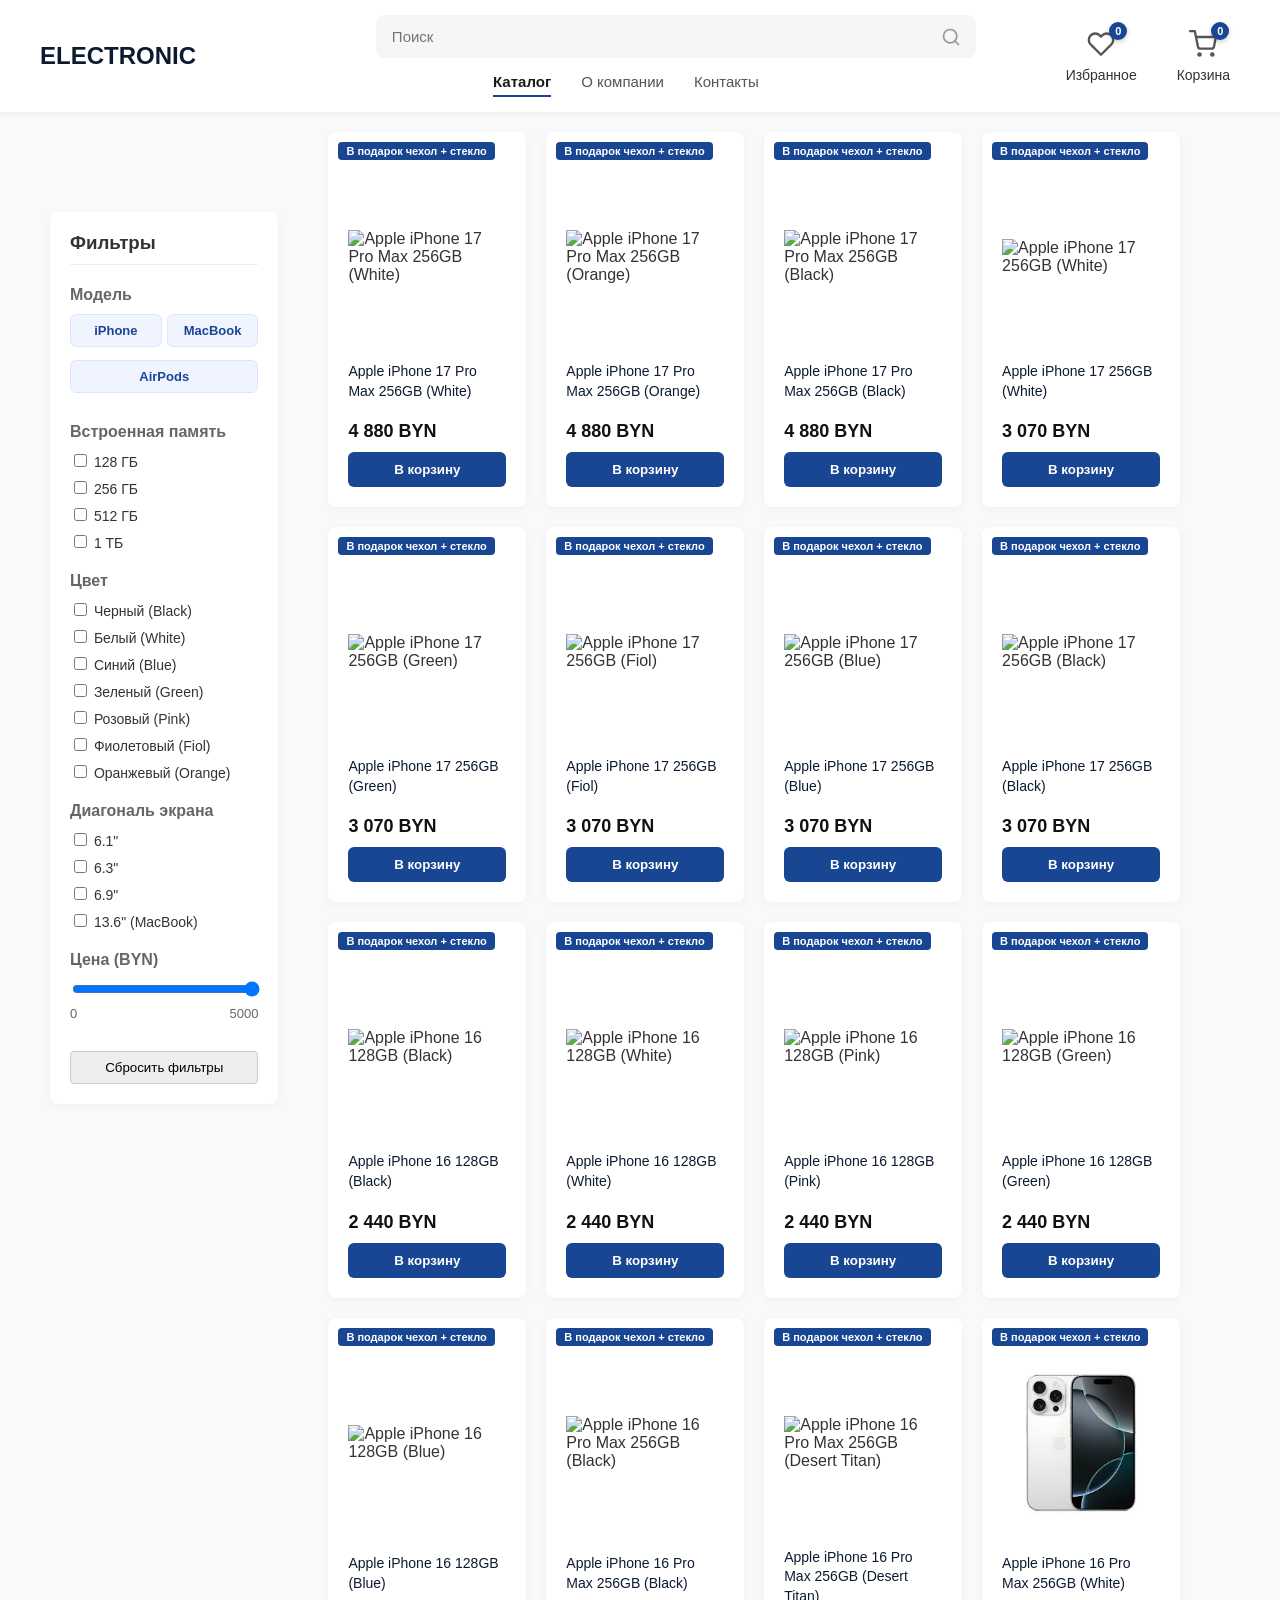
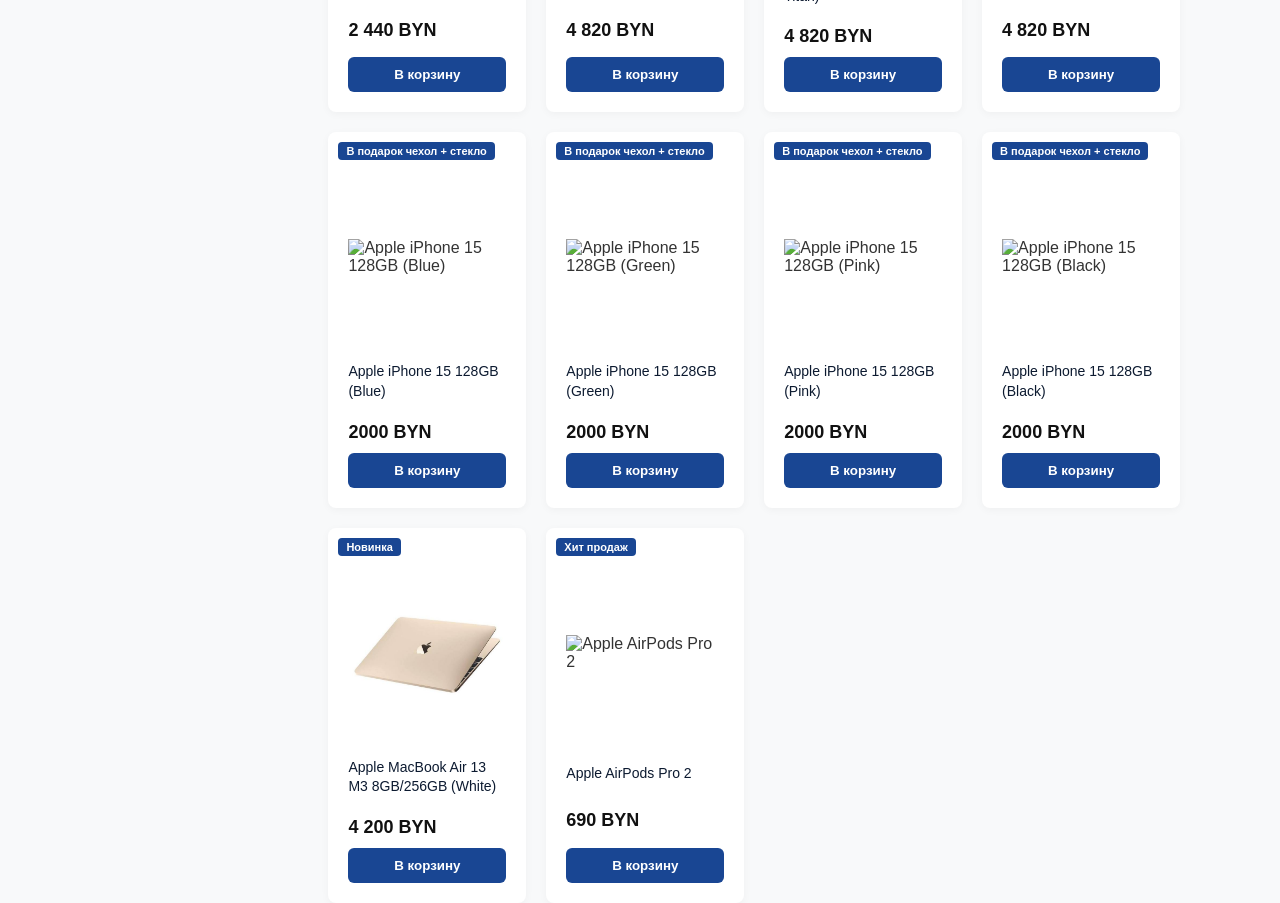
==== index.html @ 38947bb5 "Add files via upload" ====
<!DOCTYPE html>
<html lang="ru">
<head>
    <meta charset="UTF-8">
    <meta name="viewport" content="width=device-width, initial-scale=1.0">
    <title>Витрина техники — ELECTRONIC</title>
    <link rel="stylesheet" href="style.css">
</head>
<body>

    <!-- шапка сайта -->
            <header class="site-header">
        <a href="index.html" class="logo">ELECTRONIC</a>
        
        <!-- центральный блок -->
        <div class="header-center">
            <div class="search-container">
                <input type="text" id="search-input" placeholder="Поиск">
                <svg width="20" height="20" viewBox="0 0 24 24" fill="none" stroke="#999" stroke-width="2" stroke-linecap="round" stroke-linejoin="round">
                    <circle cx="11" cy="11" r="8"></circle>
                    <line x1="21" y1="21" x2="16.65" y2="16.65"></line>
                </svg>
            </div>
            
            <nav class="main-nav">
                <a href="index.html" class="active">Каталог</a>
                <a href="about.html">О компании</a>
                <a href="contacts.html">Контакты</a>
            </nav>
        </div>

                <div class="header-right">
            <a href="favorites.html" class="fav-link">
                <div class="cart-icon-wrapper">
                    <svg width="28" height="28" viewBox="0 0 24 24" fill="none" stroke="currentColor" stroke-width="2" stroke-linecap="round" stroke-linejoin="round">
                        <path d="M20.84 4.61a5.5 5.5 0 0 0-7.78 0L12 5.67l-1.06-1.06a5.5 5.5 0 0 0-7.78 7.78l1.06 1.06L12 21.23l7.78-7.78 1.06-1.06a5.5 5.5 0 0 0 0-7.78z"></path>
                    </svg>
                    <span class="fav-count">0</span>
                </div>
                <span style="margin-top: 5px;">Избранное</span>
            </a>

            <a href="cart.html" class="cart-link" id="cart-icon">
                <div class="cart-icon-wrapper">
                    <svg width="28" height="28" viewBox="0 0 24 24" fill="none" stroke="currentColor" stroke-width="2" stroke-linecap="round" stroke-linejoin="round">
                        <circle cx="9" cy="21" r="1"></circle>
                        <circle cx="20" cy="21" r="1"></circle>
                        <path d="M1 1h4l2.68 13.39a2 2 0 0 0 2 1.61h9.72a2 2 0 0 0 2-1.61L23 6H6"></path>
                    </svg>
                    <span id="cart-count">0</span>
                </div>
                <span style="margin-top: 5px;">Корзина</span>
            </a>
        </div>
    </header>

    <div class="main-container">
        
        <!-- фильтры -->
        <aside class="sidebar-filters">
    <h3>Фильтры</h3>
    <div class="filter-group">
        <h4>Модель</h4>
        <div class="tabs-container category-tabs">
            <label class="tab-label">
                <input type="radio" name="category" class="category-cb" data-category="iphone">
                <span>iPhone</span>
            </label>
            <label class="tab-label">
                <input type="radio" name="category" class="category-cb" data-category="macbook">
                <span>MacBook</span>
            </label>
            <label class="tab-label">
                <input type="radio" name="category" class="category-cb" data-category="airpods">
                <span>AirPods</span>
            </label>
        </div>
        <div class="sub-filters" id="sub-iphone" style="display: none;">
            <label><input type="checkbox" class="filter-cb" data-filter="model" value="iPhone 17 Pro Max"> iPhone 17 Pro Max</label>
            <label><input type="checkbox" class="filter-cb" data-filter="model" value="iPhone 17"> iPhone 17</label>
            <label><input type="checkbox" class="filter-cb" data-filter="model" value="iPhone 16 Pro Max"> iPhone 16 Pro Max</label>
            <label><input type="checkbox" class="filter-cb" data-filter="model" value="iPhone 16"> iPhone 16</label>
            <label><input type="checkbox" class="filter-cb" data-filter="model" value="iPhone 15 Pro Max"> iPhone 15 Pro Max</label>
            <label><input type="checkbox" class="filter-cb" data-filter="model" value="iPhone 15"> iPhone 15</label>
        </div>
        <div class="sub-filters" id="sub-macbook" style="display: none;">
            <label><input type="checkbox" class="filter-cb" data-filter="model" value="MacBook Air"> MacBook Air</label>
        </div>
        <div class="sub-filters" id="sub-airpods" style="display: none;">
            <label><input type="checkbox" class="filter-cb" data-filter="model" value="AirPods Pro"> AirPods Pro</label>
        </div>
    </div>
    <div class="filter-group">
        <h4>Встроенная память</h4>
        <label><input type="checkbox" class="filter-cb" data-filter="memory" value="128GB"> 128 ГБ</label>
        <label><input type="checkbox" class="filter-cb" data-filter="memory" value="256GB"> 256 ГБ</label>
        <label><input type="checkbox" class="filter-cb" data-filter="memory" value="512GB"> 512 ГБ</label>
        <label><input type="checkbox" class="filter-cb" data-filter="memory" value="1TB"> 1 ТБ</label>
    </div>
    <div class="filter-group">
        <h4>Цвет</h4>
        <label><input type="checkbox" class="filter-cb" data-filter="color" value="Black"> Черный (Black)</label>
        <label><input type="checkbox" class="filter-cb" data-filter="color" value="White"> Белый (White)</label>
        <label><input type="checkbox" class="filter-cb" data-filter="color" value="Blue"> Синий (Blue)</label>
        <label><input type="checkbox" class="filter-cb" data-filter="color" value="Green"> Зеленый (Green)</label>
        <label><input type="checkbox" class="filter-cb" data-filter="color" value="Pink"> Розовый (Pink)</label>
        <label><input type="checkbox" class="filter-cb" data-filter="color" value="Fiol"> Фиолетовый (Fiol)</label>
        <label><input type="checkbox" class="filter-cb" data-filter="color" value="Orange"> Оранжевый (Orange)</label>
    </div>
    <div class="filter-group">
        <h4>Диагональ экрана</h4>
        <label><input type="checkbox" class="filter-cb" data-filter="screen" value="6.1"> 6.1"</label>
        <label><input type="checkbox" class="filter-cb" data-filter="screen" value="6.3"> 6.3"</label>
        <label><input type="checkbox" class="filter-cb" data-filter="screen" value="6.9"> 6.9"</label>
        <label><input type="checkbox" class="filter-cb" data-filter="screen" value="13.6"> 13.6" (MacBook)</label>
    </div>
    <div class="filter-group">
        <h4>Цена (BYN)</h4>
        <input type="range" id="price-range" min="0" max="5000" value="5000" step="50" style="width: 100%;">
        <div style="display: flex; justify-content: space-between; font-size: 13px; margin-top: 5px; color: #666;">
            <span>0</span>
            <span id="price-value">5000</span>
        </div>
    </div>
    
    <button id="reset-filters" style="width: 100%; padding: 8px; margin-top: 10px; cursor: pointer; background: #eee; border: 1px solid #ccc; border-radius: 4px;">Сбросить фильтры</button>
</aside>

        <main class="products-grid" id="products-container"></main>
    </div>
    <script src="products-data.js"></script>
    <script src="cart.js"></script>
    <script src="app.js"></script>
</body>
</html>
---- style.css ----
/* общие настройки для всего сайта */
body {
    font-family: Arial, sans-serif;
    margin: 0;
    padding: 0;
    background-color: #f8f9fa;
    color: #333;
}

/* шапка сайта */
.site-header {
    display: flex;
    justify-content: space-between;
    align-items: flex-start;
    padding: 15px 40px;
    background-color: #ffffff;
    box-shadow: 0 2px 5px rgba(0,0,0,0.05);
    gap: 20px;
}
.logo {
    font-weight: bold;
    font-size: 24px;
    color: #0c1a30;
    text-decoration: none;
}
.contacts {
    font-weight: bold;
    font-size: 18px;
}

.main-container {
    display: flex;
    justify-content: flex-start;
    max-width: 100%;
    padding-left: 50px;
    gap: 50px;
    padding-right: 100px;
}

/* боковая панель */
.sidebar-filters {
    width: 250px;
    background: #ffffff;
    padding: 20px;
    border-radius: 8px;
    box-shadow: 0 2px 8px rgba(0,0,0,0.04);
    height: fit-content;
    margin-top: 100px;
}
.sidebar-filters h3 {
    margin-top: 0;
    border-bottom: 1px solid #eee;
    padding-bottom: 10px;
}
.filter-group {
    margin-bottom: 20px;
}
.filter-group h4 {
    margin-bottom: 10px;
    color: #666;
}
.filter-group label {
    display: block;
    margin-bottom: 8px;
    cursor: pointer;
    font-size: 14px;
}

/* сетка с карточками товаров */
.products-grid {
    display: grid;
    grid-template-columns: repeat(4, 1fr);
    gap: 20px;
    width: 100%;
    flex-grow: 1;
    margin-top: 20px;
    align-content: start;
}

/* карточка товара */
.product-card {
    background: #ffffff;
    border-radius: 8px;
    padding: 20px;
    position: relative;
    box-shadow: 0 2px 8px rgba(0,0,0,0.04);
    display: flex;
    flex-direction: column;
    justify-content: space-between;
    transition: transform 0.2s;
    cursor: pointer;
}
.product-card:hover {
    transform: translateY(-5px);
}

/* акция сверху */
.badge {
    position: absolute;
    top: 10px;
    left: 10px;
    background-color: #194693;
    color: white;
    font-size: 11px;
    padding: 3px 8px;
    border-radius: 4px;
    font-weight: bold;
}

.product-image {
    height: 180px;
    display: flex;
    align-items: center;
    justify-content: center;
    margin-bottom: 15px;
    margin-top: 15px;
}
.product-image img {
    max-height: 100%;
    max-width: 100%;
    object-fit: contain;
}

/* ссылка на название товара */
.product-title {
    font-size: 14px;
    color: #0c1a30;
    text-decoration: none;
    font-weight: 500;
    margin-bottom: 10px;
    display: block;
    line-height: 1.4;
    position: relative;
    z-index: 10;
}

.product-title:hover {
    color: #0056b3;
}

/* цена */
.product-price {
    font-size: 18px;
    font-weight: bold;
    margin: 10px 0;
    color: #111;
}

/* "В корзину" */
.buy-button {
    background-color: #194693;
    color: white;
    border: none;
    padding: 10px;
    border-radius: 6px;
    font-weight: bold;
    cursor: pointer;
    width: 100%;
    transition: background-color 0.2s;
    position: relative;
}
.buy-button:hover {
    background-color: #12346e;
}
.header-right {
    display: flex;
    align-items: center;
    gap: 30px;
}

.header-right {
    display: flex;
    align-items: center;
    gap: 30px;
}

/* стили для корзины */
.cart-link {
    display: flex;
    flex-direction: column;
    align-items: center;
    justify-content: center;
    text-decoration: none;
    color: #333;
    font-size: 14px;
    padding: 5px 10px;
    border-radius: 8px;
    transition: color 0.2s, background 0.2s;
    gap: 4px;
    position: relative;
}

.cart-link:hover {
    color: #e6a117;
    background: #fdfbf7;
}

/* контейнер для иконки и бейджа */
.cart-icon-wrapper {
    position: relative;
    display: flex;
    justify-content: center;
    align-items: center;
}

.cart-link svg {
    color: #555;
    transition: color 0.2s;
}

.cart-link:hover svg {
    color: #e6a117;
}

/* стили для бейджа */
#cart-count {
    position: absolute;
    top: -8px;
    right: -12px;
    background-color: #194693;
    color: white;
    font-size: 11px;
    font-weight: bold;
    width: 18px;
    height: 18px;
    display: flex;
    align-items: center;
    justify-content: center;
    border-radius: 50%;
    box-shadow: 0 2px 5px rgba(0,0,0,0.2);
    font-family: Arial, sans-serif;
}
/* стили для страницы корзины */
.cart-page {
    max-width: 1000px;
    margin: 40px auto;
    padding: 20px;
    background: #fff;
    border-radius: 8px;
    box-shadow: 0 2px 8px rgba(0,0,0,0.04);
}

.cart-page h1 {
    margin-top: 0;
    border-bottom: 2px solid #eee;
    padding-bottom: 15px;
}

.cart-item {
    display: flex;
    align-items: center;
    justify-content: space-between;
    padding: 15px 0;
    border-bottom: 1px solid #eee;
}

.cart-item-info {
    display: flex;
    align-items: center;
    gap: 20px;
    flex: 1;
}

.cart-item-image {
    width: 80px;
    height: 80px;
    object-fit: contain;
}

.cart-item-title {
    font-weight: bold;
    color: #0c1a30;
}

.cart-item-price {
    color: #666;
    font-size: 14px;
}

.cart-item-controls {
    display: flex;
    align-items: center;
    gap: 15px;
}

.quantity-btn {
    background: #f0f4ff;
    border: none;
    color: #194693;
    font-size: 18px;
    width: 30px;
    height: 30px;
    border-radius: 4px;
    cursor: pointer;
    font-weight: bold;
}
.quantity-btn:hover {
    background: #dce6ff;
}

.remove-btn {
    background: none;
    border: none;
    color: #e62e6b;
    font-size: 20px;
    cursor: pointer;
    padding: 0 10px;
}
.remove-btn:hover {
    color: #b01e4f;
}

.cart-summary {
    margin-top: 30px;
    display: flex;
    justify-content: space-between;
    align-items: center;
    background: #f8f9fa;
    padding: 20px;
    border-radius: 8px;
}

.cart-total {
    font-size: 22px;
    font-weight: bold;
}

.cart-total span {
    color: #194693;
}

.checkout-btn {
    background-color: #e62e6b;
    color: white;
    border: none;
    padding: 12px 30px;
    border-radius: 6px;
    font-weight: bold;
    font-size: 16px;
    cursor: pointer;
    transition: background 0.2s;
}
.checkout-btn:hover {
    background-color: #b01e4f;
}

.tabs-container {
    display: flex;
    gap: 5px;
    flex-wrap: wrap;
    margin-bottom: 15px;
}

.tab-label {
    cursor: pointer;
    flex: 1; 
    text-align: center;
}

/* прячем инпуты */
.tab-label input[type="checkbox"],
.tab-label input[type="radio"] {
    display: none;
}

/* стиль самой кнопки */
.tab-label span {
    display: block;
    padding: 8px 5px;
    background: #f0f4ff;
    border: 1px solid #dce6ff;
    border-radius: 6px;
    font-size: 13px;
    color: #194693;
    transition: all 0.2s;
    font-weight: bold;
}

/* эффект при наведении мыши */
.tab-label span:hover {
    background: #dce6ff;
}

.tab-label input:checked + span {
    background: #c5d5f5;
    border-color: #a8bce8;
    color: #0c1a30;
}

/* контейнер для подфильтров */
.sub-filters {
    margin-top: 10px;
    padding-left: 10px;
    border-left: 2px solid #194693;
    animation: fadeIn 0.3s ease-in-out;
}

.sub-filters label {
    display: block;
    margin-bottom: 8px;
    cursor: pointer;
    font-size: 14px;
    color: #333;
}

@keyframes fadeIn {
    from { opacity: 0; transform: translateY(-5px); }
    to { opacity: 1; transform: translateY(0); }
}

.site-header {
    display: flex;
    justify-content: space-between;
    align-items: center;
    padding: 15px 40px;
    background-color: #ffffff;
    box-shadow: 0 2px 5px rgba(0,0,0,0.05);
    gap: 20px;
}

/* контейнер для поиска */
.search-container {
    flex: 1;
    max-width: 600px;
    position: relative;
    display: flex;
    align-items: center;
    margin-left: 100px;
}

/* строка ввода */
.search-container input {
    width: 100%;
    background-color: #f5f6f8;
    border: 1px solid #f5f6f8;
    border-radius: 8px;
    padding: 12px 15px;
    padding-right: 45px;
    font-size: 15px;
    color: #333;
    outline: none;
    transition: border-color 0.2s, background-color 0.2s;
    font-family: Arial, sans-serif;
}

.search-container input:focus {
    border-color: #d0d0d0;
    background-color: #ffffff;
}

.search-container svg {
    position: absolute;
    right: 15px;
    pointer-events: none;
}

/* стили для ссылки "Вернуться в каталог" в корзине */
#empty-cart-message a {
    color: #333;
    text-decoration: none;
    font-size: 16px;
    transition: color 0.2s ease;
}

#empty-cart-message a:hover {
    color: #194693;
    text-decoration: underline;
}

/* центральный блок шапки */
.header-center {
    flex: 1;
    max-width: 600px;
    display: flex;
    flex-direction: column;
    align-items: center;
    gap: 15px;
}

/* Обновляем поиск */
.search-container {
    width: 100%;
    position: relative;
    display: flex;
    align-items: center;
    margin-left: 100px;
}

.main-nav {
    display: flex;
    gap: 30px;
}

.main-nav a {
    text-decoration: none;
    color: #555;
    font-size: 15px;
    font-weight: 500;
    transition: color 0.2s;
    padding-bottom: 5px;
    border-bottom: 2px solid transparent;
}

.main-nav a:hover {
    color: #194693;
}

.main-nav a.active {
    color: #1a1a1a;
    font-weight: bold;
    border-bottom: 2px solid #194693;
}
/* иконка избранного */
.fav-link {
    display: flex;
    flex-direction: column;
    align-items: center;
    justify-content: center;
    text-decoration: none;
    color: #333;
    font-size: 14px;
    padding: 5px 10px;
    border-radius: 8px;
    transition: color 0.2s, background 0.2s;
    gap: 4px;
    position: relative;
}

.fav-link:hover {
    color: #e6a117;
    background: #fdfbf7;
}

.fav-link svg {
    color: #555;
    transition: color 0.2s;
}

.fav-link:hover svg {
    color: #e62e6b;
}

.fav-count {
    position: absolute;
    top: -8px;
    right: -12px;
    background-color: #194693;
    color: white;
    font-size: 11px;
    font-weight: bold;
    width: 18px;
    height: 18px;
    display: flex;
    align-items: center;
    justify-content: center;
    border-radius: 50%;
    box-shadow: 0 2px 5px rgba(0,0,0,0.2);
    font-family: Arial, sans-serif;
}

.header-right {
    display: flex;
    align-items: center;
    gap: 20px;
}

/* стили для ссылки "Вернуться в каталог" в избранном */
#empty-fav-message a {
    color: #333;
    text-decoration: none;
    font-size: 16px;
    transition: color 0.2s ease;
}

#empty-fav-message a:hover {
    color: #194693;
    text-decoration: underline;
}

.fav-icon-wrapper {
    position: absolute;
    top: 15px;
    right: 15px;
    background: #ffffff;
    border-radius: 50%;
    width: 36px;
    height: 36px;
    display: flex;
    align-items: center;
    justify-content: center;
    cursor: pointer;
    box-shadow: 0 2px 5px rgba(0,0,0,0.15);
    transition: transform 0.2s, box-shadow 0.2s;
    z-index: 10;
}

.fav-icon-wrapper:hover {
    transform: scale(1.1);
    box-shadow: 0 4px 8px rgba(0,0,0,0.2);
}
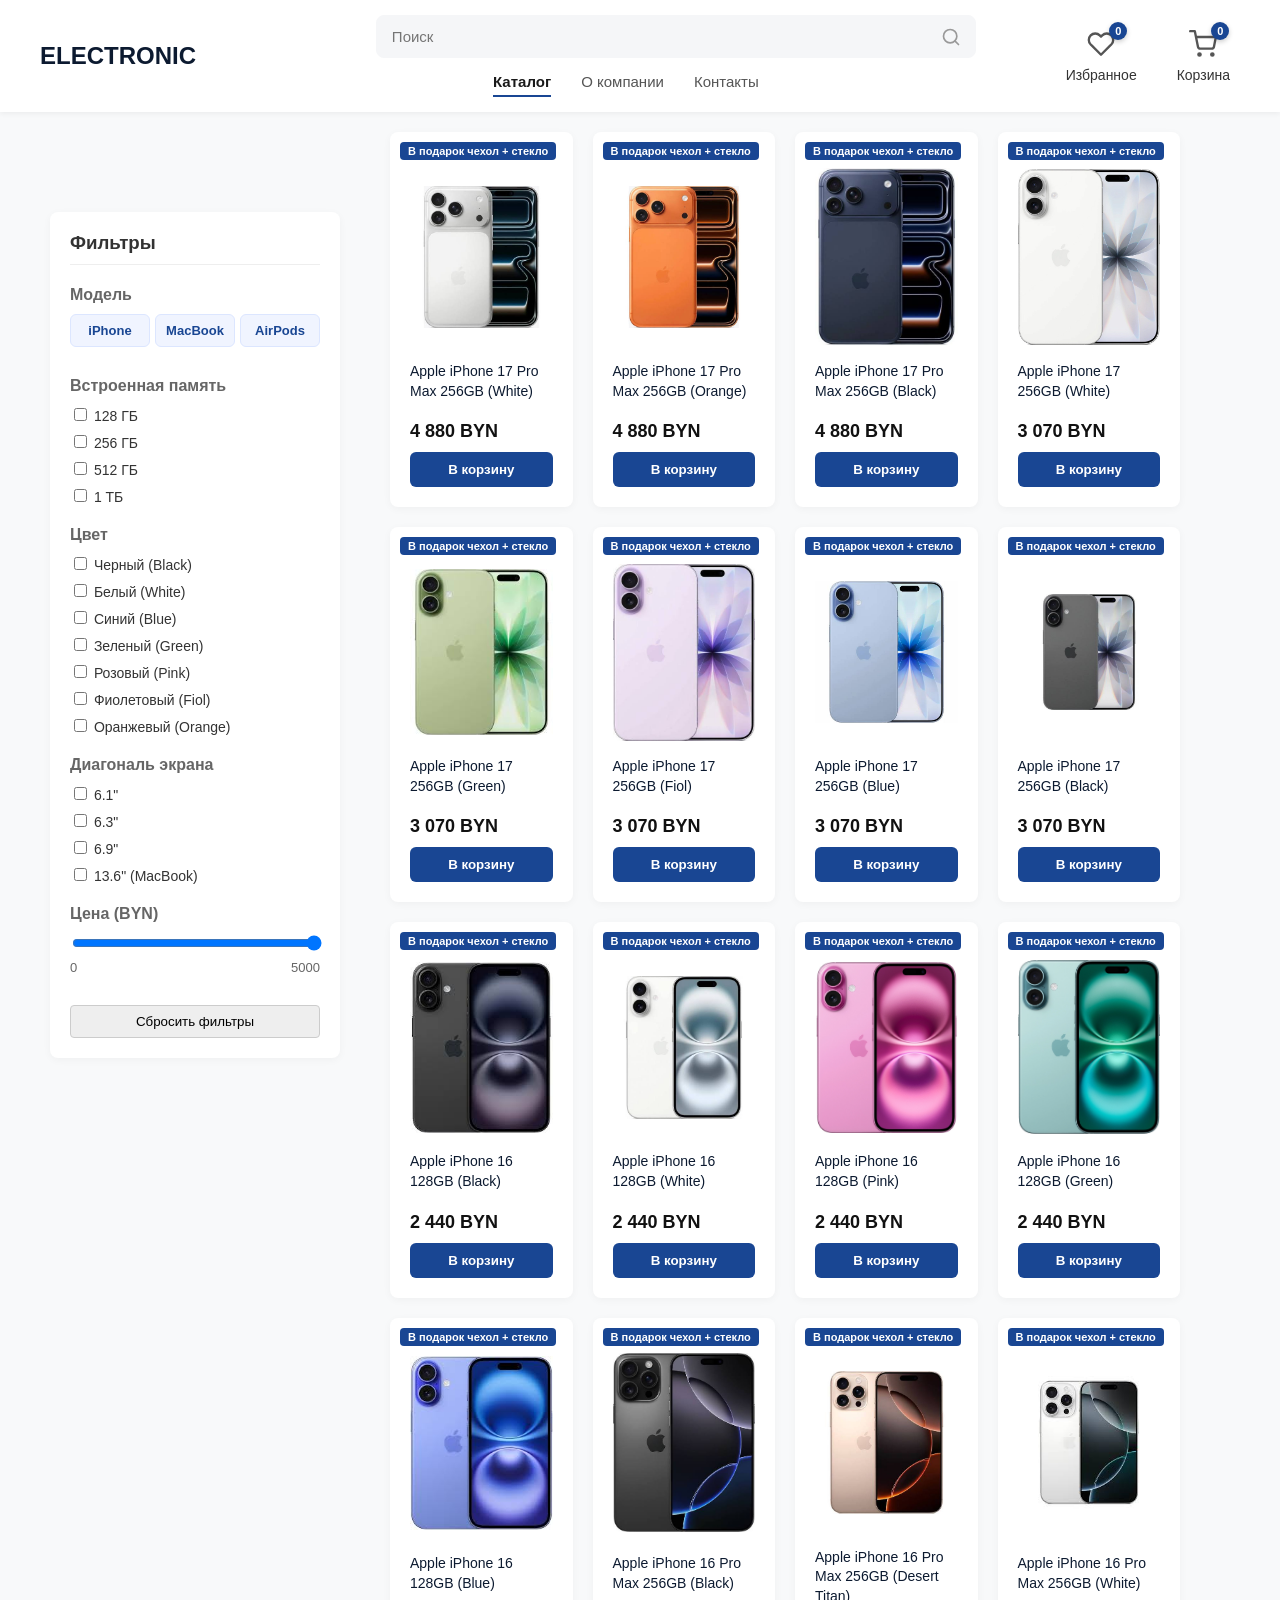
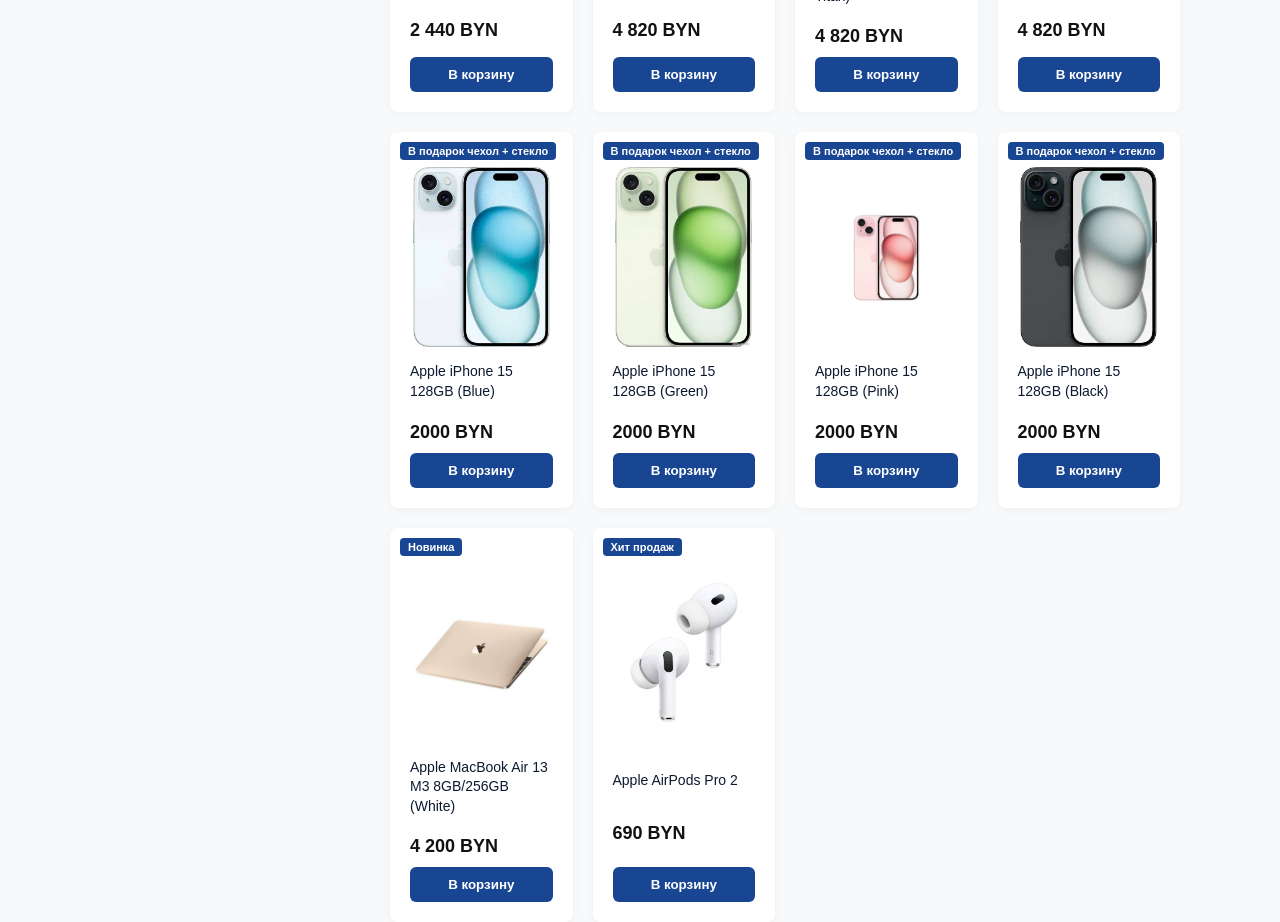
==== commit f00da7b9: "Исправление ошибок на мобильных устройствах" ====
--- a/index.html
+++ b/index.html
@@ -57,74 +57,92 @@
     <div class="main-container">
         
         <!-- фильтры -->
-        <aside class="sidebar-filters">
-    <h3>Фильтры</h3>
-    <div class="filter-group">
-        <h4>Модель</h4>
-        <div class="tabs-container category-tabs">
-            <label class="tab-label">
-                <input type="radio" name="category" class="category-cb" data-category="iphone">
-                <span>iPhone</span>
-            </label>
-            <label class="tab-label">
-                <input type="radio" name="category" class="category-cb" data-category="macbook">
-                <span>MacBook</span>
-            </label>
-            <label class="tab-label">
-                <input type="radio" name="category" class="category-cb" data-category="airpods">
-                <span>AirPods</span>
-            </label>
+        <!-- кнопка для мобильных устройств -->
+        <button id="mobile-filter-btn" class="mobile-filter-btn">
+            <svg width="20" height="20" viewBox="0 0 24 24" fill="none" stroke="currentColor" stroke-width="2" stroke-linecap="round" stroke-linejoin="round" style="margin-right: 8px; vertical-align: middle;">
+                <line x1="4" y1="21" x2="4" y2="14"></line><line x1="4" y1="10" x2="4" y2="3"></line><line x1="12" y1="21" x2="12" y2="12"></line><line x1="12" y1="8" x2="12" y2="3"></line><line x1="20" y1="21" x2="20" y2="16"></line><line x1="20" y1="12" x2="20" y2="3"></line><line x1="1" y1="14" x2="7" y2="14"></line><line x1="9" y1="8" x2="15" y2="8"></line><line x1="17" y1="16" x2="23" y2="16"></line>
+            </svg>
+            Фильтры
+        </button>
+
+        <div class="sidebar-wrapper" id="sidebar-wrapper">
+            <aside class="sidebar-filters">
+                <h3 style="display: flex; justify-content: space-between; align-items: center;">
+                    Фильтры
+                    <span id="close-filter-btn" style="cursor: pointer; font-size: 28px; color: #888; display: none;">&times;</span>
+                </h3>
+                
+                <div class="filter-group">
+                    <h4>Модель</h4>
+                    <div class="tabs-container category-tabs">
+                        <label class="tab-label">
+                            <input type="radio" name="category" class="category-cb" data-category="iphone">
+                            <span>iPhone</span>
+                        </label>
+                        <label class="tab-label">
+                            <input type="radio" name="category" class="category-cb" data-category="macbook">
+                            <span>MacBook</span>
+                        </label>
+                        <label class="tab-label">
+                            <input type="radio" name="category" class="category-cb" data-category="airpods">
+                            <span>AirPods</span>
+                        </label>
+                    </div>
+                    <div class="sub-filters" id="sub-iphone" style="display: none;">
+                        <label><input type="checkbox" class="filter-cb" data-filter="model" value="iPhone 17 Pro Max"> iPhone 17 Pro Max</label>
+                        <label><input type="checkbox" class="filter-cb" data-filter="model" value="iPhone 17"> iPhone 17</label>
+                        <label><input type="checkbox" class="filter-cb" data-filter="model" value="iPhone 16 Pro Max"> iPhone 16 Pro Max</label>
+                        <label><input type="checkbox" class="filter-cb" data-filter="model" value="iPhone 16"> iPhone 16</label>
+                        <label><input type="checkbox" class="filter-cb" data-filter="model" value="iPhone 15 Pro Max"> iPhone 15 Pro Max</label>
+                        <label><input type="checkbox" class="filter-cb" data-filter="model" value="iPhone 15"> iPhone 15</label>
+                    </div>
+                    <div class="sub-filters" id="sub-macbook" style="display: none;">
+                        <label><input type="checkbox" class="filter-cb" data-filter="model" value="MacBook Air"> MacBook Air</label>
+                    </div>
+                    <div class="sub-filters" id="sub-airpods" style="display: none;">
+                        <label><input type="checkbox" class="filter-cb" data-filter="model" value="AirPods Pro"> AirPods Pro</label>
+                    </div>
+                </div>
+
+                <div class="filter-group">
+                    <h4>Встроенная память</h4>
+                    <label><input type="checkbox" class="filter-cb" data-filter="memory" value="128GB"> 128 ГБ</label>
+                    <label><input type="checkbox" class="filter-cb" data-filter="memory" value="256GB"> 256 ГБ</label>
+                    <label><input type="checkbox" class="filter-cb" data-filter="memory" value="512GB"> 512 ГБ</label>
+                    <label><input type="checkbox" class="filter-cb" data-filter="memory" value="1TB"> 1 ТБ</label>
+                </div>
+
+                <div class="filter-group">
+                    <h4>Цвет</h4>
+                    <label><input type="checkbox" class="filter-cb" data-filter="color" value="Black"> Черный (Black)</label>
+                    <label><input type="checkbox" class="filter-cb" data-filter="color" value="White"> Белый (White)</label>
+                    <label><input type="checkbox" class="filter-cb" data-filter="color" value="Blue"> Синий (Blue)</label>
+                    <label><input type="checkbox" class="filter-cb" data-filter="color" value="Green"> Зеленый (Green)</label>
+                    <label><input type="checkbox" class="filter-cb" data-filter="color" value="Pink"> Розовый (Pink)</label>
+                    <label><input type="checkbox" class="filter-cb" data-filter="color" value="Fiol"> Фиолетовый (Fiol)</label>
+                    <label><input type="checkbox" class="filter-cb" data-filter="color" value="Orange"> Оранжевый (Orange)</label>
+                </div>
+
+                <div class="filter-group">
+                    <h4>Диагональ экрана</h4>
+                    <label><input type="checkbox" class="filter-cb" data-filter="screen" value="6.1"> 6.1"</label>
+                    <label><input type="checkbox" class="filter-cb" data-filter="screen" value="6.3"> 6.3"</label>
+                    <label><input type="checkbox" class="filter-cb" data-filter="screen" value="6.9"> 6.9"</label>
+                    <label><input type="checkbox" class="filter-cb" data-filter="screen" value="13.6"> 13.6" (MacBook)</label>
+                </div>
+
+                <div class="filter-group">
+                    <h4>Цена (BYN)</h4>
+                    <input type="range" id="price-range" min="0" max="5000" value="5000" step="50" style="width: 100%;">
+                    <div style="display: flex; justify-content: space-between; font-size: 13px; margin-top: 5px; color: #666;">
+                        <span>0</span>
+                        <span id="price-value">5000</span>
+                    </div>
+                </div>
+                
+                <button id="reset-filters" style="width: 100%; padding: 8px; margin-top: 10px; cursor: pointer; background: #eee; border: 1px solid #ccc; border-radius: 4px;">Сбросить фильтры</button>
+            </aside>
         </div>
-        <div class="sub-filters" id="sub-iphone" style="display: none;">
-            <label><input type="checkbox" class="filter-cb" data-filter="model" value="iPhone 17 Pro Max"> iPhone 17 Pro Max</label>
-            <label><input type="checkbox" class="filter-cb" data-filter="model" value="iPhone 17"> iPhone 17</label>
-            <label><input type="checkbox" class="filter-cb" data-filter="model" value="iPhone 16 Pro Max"> iPhone 16 Pro Max</label>
-            <label><input type="checkbox" class="filter-cb" data-filter="model" value="iPhone 16"> iPhone 16</label>
-            <label><input type="checkbox" class="filter-cb" data-filter="model" value="iPhone 15 Pro Max"> iPhone 15 Pro Max</label>
-            <label><input type="checkbox" class="filter-cb" data-filter="model" value="iPhone 15"> iPhone 15</label>
-        </div>
-        <div class="sub-filters" id="sub-macbook" style="display: none;">
-            <label><input type="checkbox" class="filter-cb" data-filter="model" value="MacBook Air"> MacBook Air</label>
-        </div>
-        <div class="sub-filters" id="sub-airpods" style="display: none;">
-            <label><input type="checkbox" class="filter-cb" data-filter="model" value="AirPods Pro"> AirPods Pro</label>
-        </div>
-    </div>
-    <div class="filter-group">
-        <h4>Встроенная память</h4>
-        <label><input type="checkbox" class="filter-cb" data-filter="memory" value="128GB"> 128 ГБ</label>
-        <label><input type="checkbox" class="filter-cb" data-filter="memory" value="256GB"> 256 ГБ</label>
-        <label><input type="checkbox" class="filter-cb" data-filter="memory" value="512GB"> 512 ГБ</label>
-        <label><input type="checkbox" class="filter-cb" data-filter="memory" value="1TB"> 1 ТБ</label>
-    </div>
-    <div class="filter-group">
-        <h4>Цвет</h4>
-        <label><input type="checkbox" class="filter-cb" data-filter="color" value="Black"> Черный (Black)</label>
-        <label><input type="checkbox" class="filter-cb" data-filter="color" value="White"> Белый (White)</label>
-        <label><input type="checkbox" class="filter-cb" data-filter="color" value="Blue"> Синий (Blue)</label>
-        <label><input type="checkbox" class="filter-cb" data-filter="color" value="Green"> Зеленый (Green)</label>
-        <label><input type="checkbox" class="filter-cb" data-filter="color" value="Pink"> Розовый (Pink)</label>
-        <label><input type="checkbox" class="filter-cb" data-filter="color" value="Fiol"> Фиолетовый (Fiol)</label>
-        <label><input type="checkbox" class="filter-cb" data-filter="color" value="Orange"> Оранжевый (Orange)</label>
-    </div>
-    <div class="filter-group">
-        <h4>Диагональ экрана</h4>
-        <label><input type="checkbox" class="filter-cb" data-filter="screen" value="6.1"> 6.1"</label>
-        <label><input type="checkbox" class="filter-cb" data-filter="screen" value="6.3"> 6.3"</label>
-        <label><input type="checkbox" class="filter-cb" data-filter="screen" value="6.9"> 6.9"</label>
-        <label><input type="checkbox" class="filter-cb" data-filter="screen" value="13.6"> 13.6" (MacBook)</label>
-    </div>
-    <div class="filter-group">
-        <h4>Цена (BYN)</h4>
-        <input type="range" id="price-range" min="0" max="5000" value="5000" step="50" style="width: 100%;">
-        <div style="display: flex; justify-content: space-between; font-size: 13px; margin-top: 5px; color: #666;">
-            <span>0</span>
-            <span id="price-value">5000</span>
-        </div>
-    </div>
-    
-    <button id="reset-filters" style="width: 100%; padding: 8px; margin-top: 10px; cursor: pointer; background: #eee; border: 1px solid #ccc; border-radius: 4px;">Сбросить фильтры</button>
-</aside>
 
         <main class="products-grid" id="products-container"></main>
     </div>
--- a/style.css
+++ b/style.css
@@ -598,3 +598,173 @@
     transform: scale(1.1);
     box-shadow: 0 4px 8px rgba(0,0,0,0.2);
 }
+
+/* адаптивность для мобильных устройств*/
+@media (max-width: 1024px) {
+    .products-grid {
+        grid-template-columns: repeat(3, 1fr);
+    }
+    .main-container {
+        padding-right: 20px;
+    }
+}
+
+@media (max-width: 768px) {
+    /* шапка */
+    .site-header {
+        flex-direction: column;
+        align-items: center;
+        padding: 10px 15px;
+        gap: 10px;
+    }
+    .header-center {
+        width: 100%;
+        max-width: 100%;
+    }
+    .search-container {
+        margin-left: 0;
+        width: 100%;
+    }
+    .header-right {
+        width: 100%;
+        justify-content: center;
+        gap: 40px;
+    }
+    
+    /* основной контейнер */
+    .main-container {
+        flex-direction: column;
+        padding: 0 15px;
+        gap: 20px;
+    }
+    
+    /* боковая панель с фильтрами */
+    .sidebar-filters {
+        width: 100%;
+        margin-top: 10px;
+        box-sizing: border-box;
+    }
+
+    /* сетка товаров */
+    .products-grid {
+        grid-template-columns: repeat(2, 1fr);
+        gap: 10px;
+    }
+
+    /* карточка товара */
+    .product-card {
+        padding: 10px;
+    }
+    .product-image {
+        height: 140px;
+    }
+    .product-title {
+        font-size: 12px;
+    }
+    .product-price {
+        font-size: 16px;
+    }
+}
+
+@media (max-width: 480px) {
+
+    .cart-item {
+        flex-direction: column;
+        align-items: flex-start;
+        gap: 10px;
+    }
+    .cart-item-controls {
+        width: 100%;
+        justify-content: flex-end;
+    }
+    .cart-summary {
+        flex-direction: column;
+        gap: 15px;
+        text-align: center;
+    }
+    
+    .product-card-top {
+        flex-direction: column;
+        padding: 15px;
+        gap: 20px;
+    }
+    .product-image-block img {
+        max-height: 250px;
+    }
+
+    .contacts-grid {
+        grid-template-columns: 1fr;
+        padding: 15px;
+    }
+    .about-top {
+        flex-direction: column;
+    }
+    .about-gallery {
+        height: 200px;
+    }
+}
+
+/* мобильные фильтры */
+/* скрываем кнопку на компьютере */
+.mobile-filter-btn {
+    display: none; 
+    width: 100%;
+    padding: 12px;
+    background: #f0f4ff;
+    color: #194693;
+    border: 1px solid #dce6ff;
+    border-radius: 8px;
+    font-size: 16px;
+    font-weight: bold;
+    cursor: pointer;
+    margin-bottom: 20px;
+    text-align: center;
+    align-items: center;
+    justify-content: center;
+}
+
+@media (max-width: 768px) {
+    .mobile-filter-btn {
+        display: flex;
+    }
+
+    .sidebar-wrapper {
+        display: none;
+        position: fixed;
+        top: 0;
+        left: 0;
+        width: 100%;
+        height: 100%;
+        background: rgba(0,0,0,0.5);
+        z-index: 999;
+        justify-content: flex-end;
+    }
+
+    .sidebar-wrapper.show {
+        display: flex;
+    }
+
+    .sidebar-filters {
+        width: 80%;
+        max-width: 350px;
+        height: 100%;
+        margin: 0;
+        border-radius: 0;
+        overflow-y: auto;
+        animation: slideIn 0.3s ease-out;
+        position: relative;
+    }
+
+    @keyframes slideIn {
+        from { transform: translateX(100%); }
+        to { transform: translateX(0); }
+    }
+
+    #close-filter-btn {
+        display: none;
+        font-size: 28px;
+        line-height: 1;
+        padding: 0 10px;
+        color: #333;
+    }
+}
